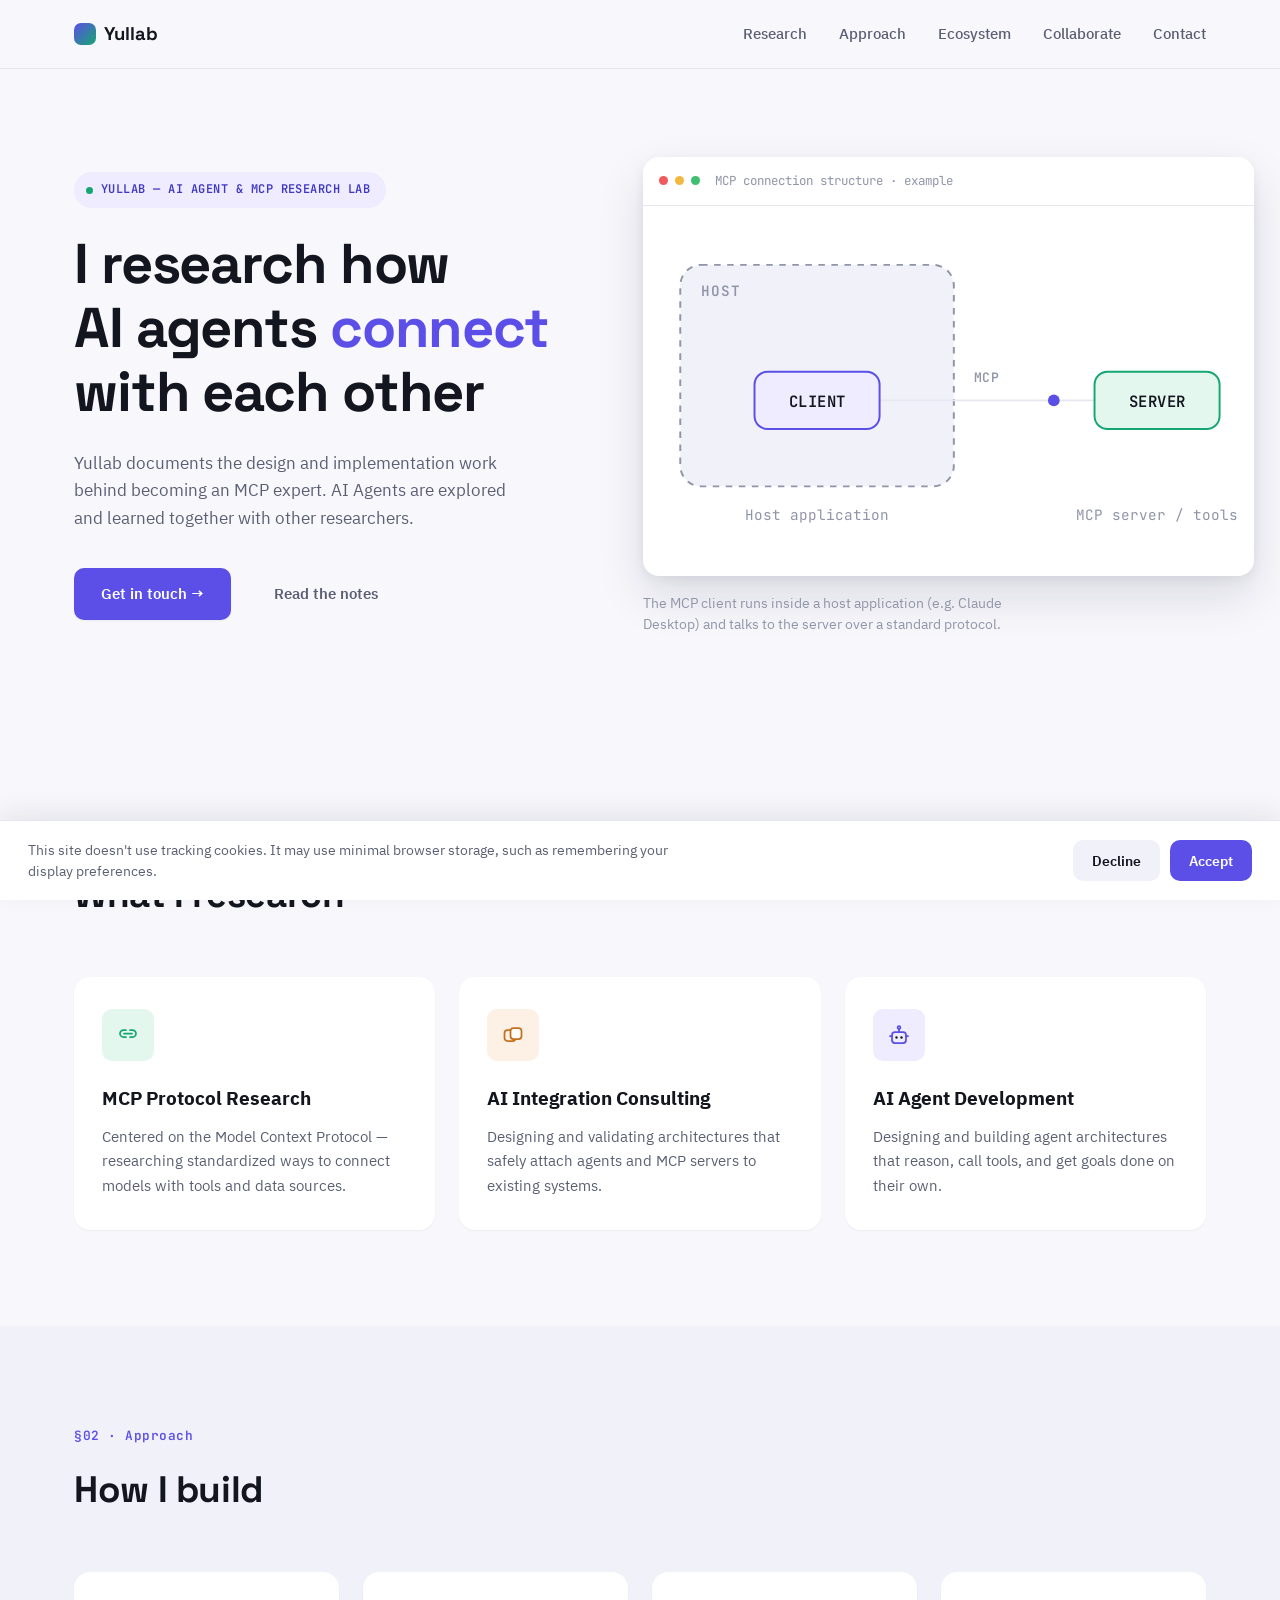
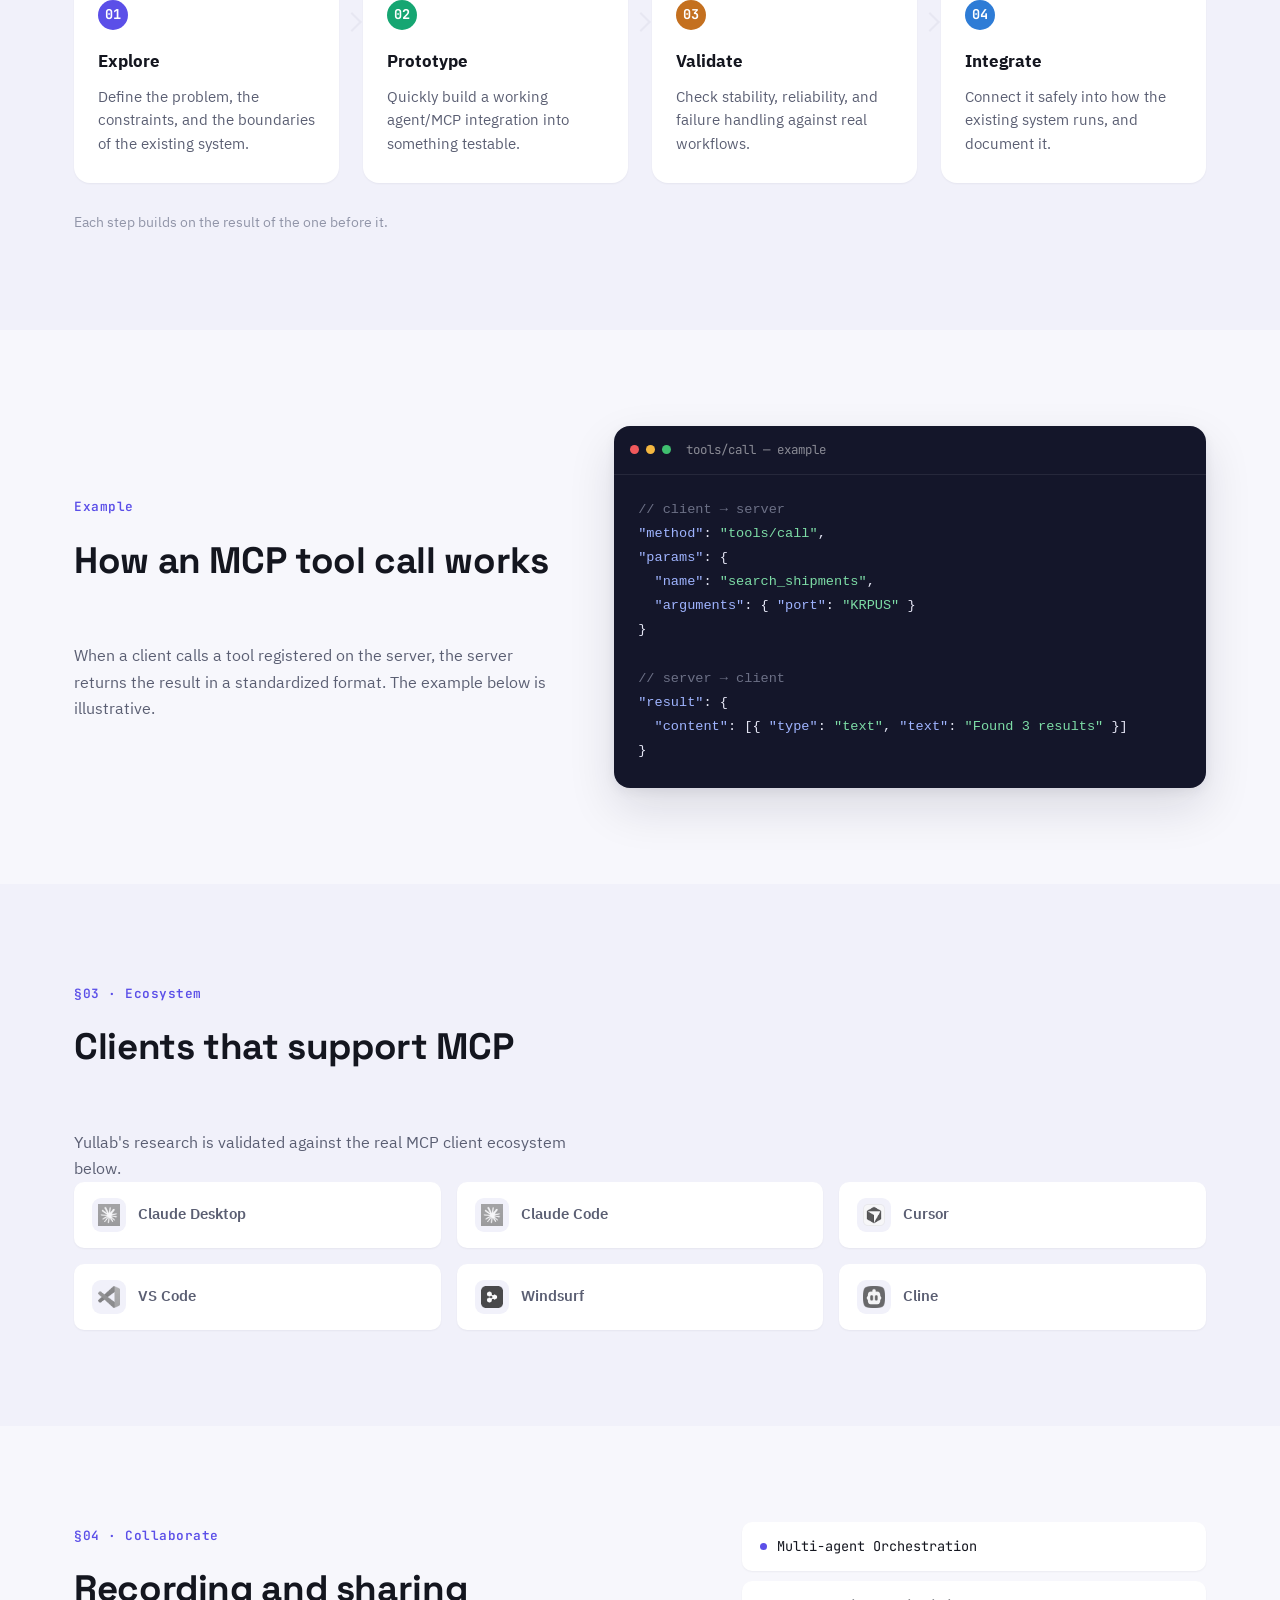
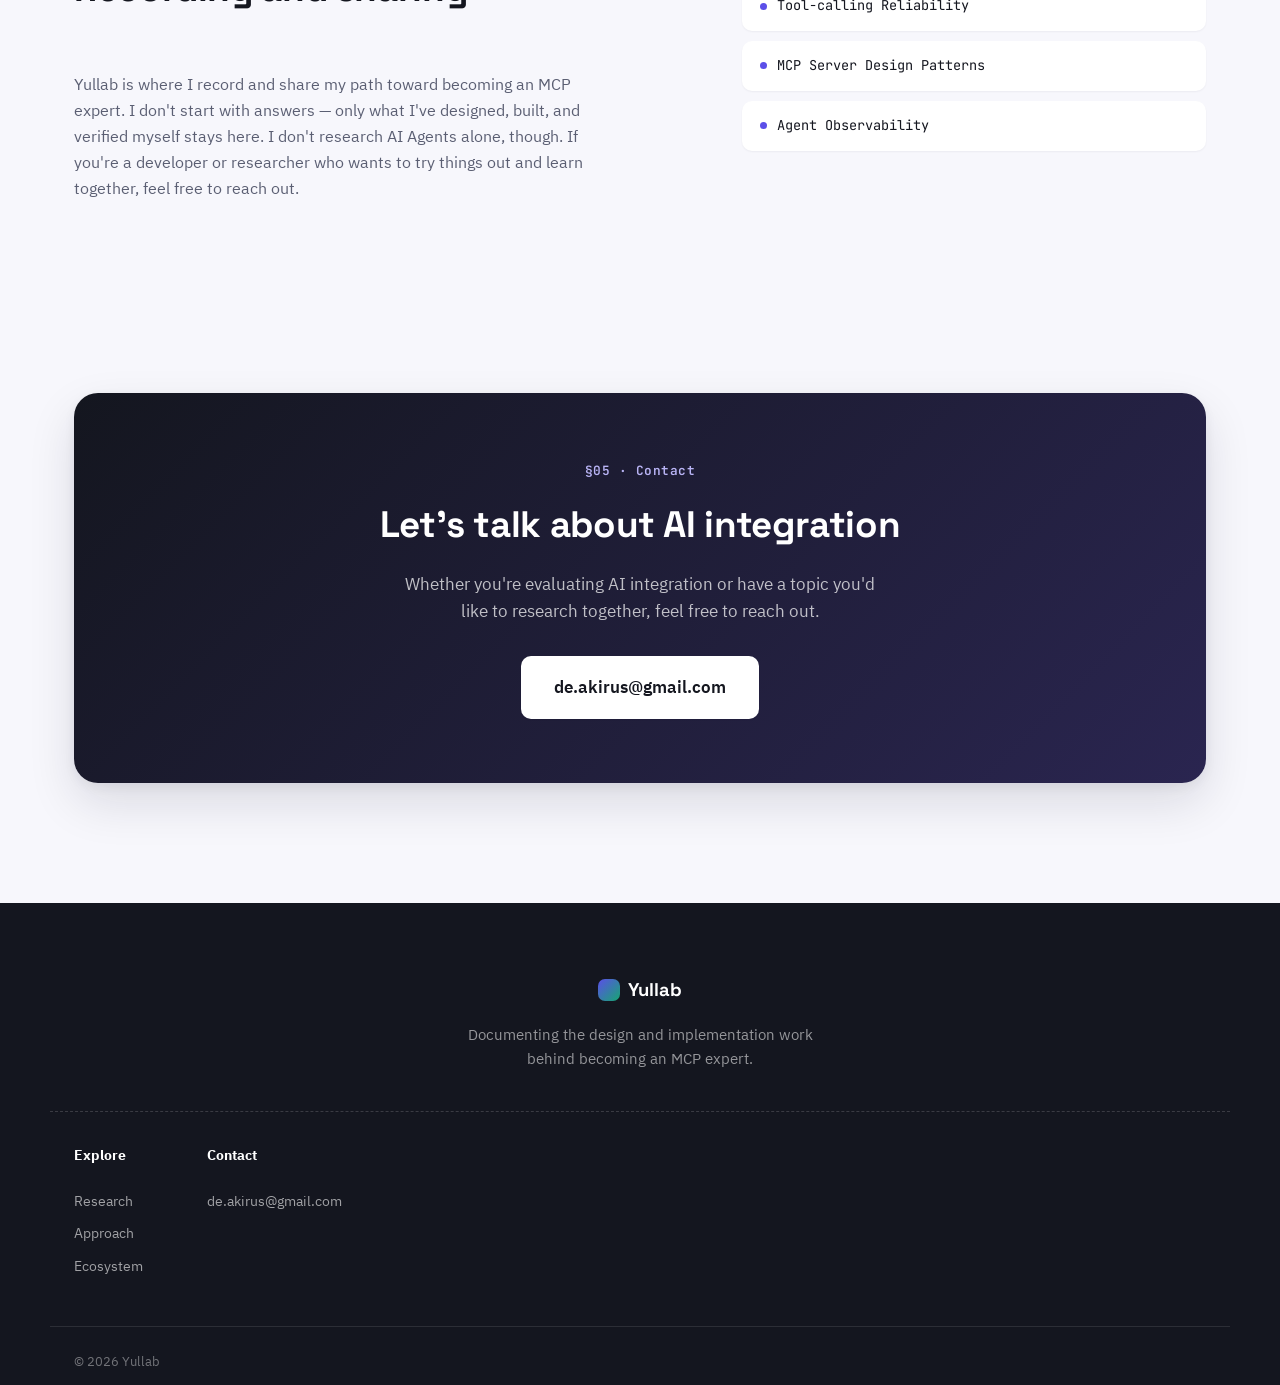
==== index.html @ 529863ea "Initial Yullab site" ====
<!doctype html>
<html lang="en">
<head>
<meta charset="utf-8">
<meta name="viewport" content="width=device-width, initial-scale=1">
<title>Yullab — AI Agent &amp; MCP Research</title>
<meta name="description" content="Yullab documents the design and implementation work behind becoming an MCP expert. AI Agents are explored and learned together with other researchers.">
<link rel="icon" type="image/svg+xml" href="favicon.svg">
<link rel="preconnect" href="https://fonts.googleapis.com">
<link rel="preconnect" href="https://fonts.gstatic.com" crossorigin>
<link href="https://fonts.googleapis.com/css2?family=IBM+Plex+Sans+KR:wght@400;500;600;700;800&family=JetBrains+Mono:wght@400;500;600;700&family=Space+Grotesk:wght@500;600;700&display=swap" rel="stylesheet">
<link rel="stylesheet" href="styles.css">
</head>
<body>

<header class="site-header">
  <div class="container header-row">
    <a href="#top" class="logo"><span class="logo-mark" aria-hidden="true"></span>Yullab</a>
    <nav class="nav-links">
      <a href="#research">Research</a>
      <a href="#approach">Approach</a>
      <a href="#ecosystem">Ecosystem</a>
      <a href="#community">Collaborate</a>
      <a href="#contact">Contact</a>
    </nav>
  </div>
</header>

<main id="top">

  <section class="hero container">
    <div class="hero-copy reveal">
      <p class="pill"><span class="pill-dot"></span>YULLAB — AI AGENT &amp; MCP RESEARCH LAB</p>
      <h1>
        I research how<br>
        AI agents <span class="text-gradient">connect</span><br>
        with each other
      </h1>
      <p class="hero-sub">
        Yullab documents the design and implementation work behind becoming an MCP expert.
        AI Agents are explored and learned together with other researchers.
      </p>
      <div class="hero-ctas">
        <a href="#contact" class="btn btn-solid">Get in touch →</a>
        <a href="#approach" class="btn btn-ghost">Read the notes</a>
      </div>
    </div>

    <div class="hero-diagram-wrap reveal">
      <div class="diagram-card">
        <div class="diagram-card-head">
          <span class="dot dot-red"></span><span class="dot dot-yellow"></span><span class="dot dot-green"></span>
          <span class="diagram-card-title">MCP connection structure · example</span>
        </div>
        <svg viewBox="0 0 460 270" class="proto-svg" aria-hidden="true">
          <rect x="24" y="36" width="210" height="170" rx="16" class="host-container"></rect>
          <text x="40" y="60" class="host-label">HOST</text>

          <path id="edge-cs" d="M 177 140 L 342 140" class="edge"></path>
          <text x="259" y="126" text-anchor="middle" class="edge-label">MCP</text>

          <circle class="packet" r="4.5">
            <animateMotion dur="2.2s" repeatCount="indefinite" keyPoints="0;1" keyTimes="0;1" calcMode="linear">
              <mpath href="#edge-cs"></mpath>
            </animateMotion>
          </circle>

          <g class="node node-accent" transform="translate(129,140)">
            <rect x="-48" y="-22" width="96" height="44" rx="10"></rect>
            <text y="5" text-anchor="middle" class="node-label">CLIENT</text>
          </g>
          <g class="node node-accent-2" transform="translate(390,140)">
            <rect x="-48" y="-22" width="96" height="44" rx="10"></rect>
            <text y="5" text-anchor="middle" class="node-label">SERVER</text>
          </g>

          <text x="129" y="232" text-anchor="middle" class="node-caption">Host application</text>
          <text x="390" y="232" text-anchor="middle" class="node-caption">MCP server / tools</text>
        </svg>
      </div>
      <p class="diagram-caption">The MCP client runs inside a host application (e.g. Claude Desktop) and talks to the server over a standard protocol.</p>
    </div>
  </section>

  <section id="research" class="section">
    <div class="container">
      <p class="section-kicker reveal">§01 · Research</p>
      <h2 class="section-title reveal">What I research</h2>

      <div class="card-grid">
        <article class="card reveal">
          <div class="card-icon-badge badge-b">
            <svg class="card-icon" viewBox="0 0 24 24" fill="none" aria-hidden="true">
              <path d="M10 7 7.5 7A3.5 3.5 0 0 0 4 10.5v0A3.5 3.5 0 0 0 7.5 14H10"></path>
              <path d="M14 7h2.5A3.5 3.5 0 0 1 20 10.5v0a3.5 3.5 0 0 1-3.5 3.5H14"></path>
              <path d="M8 10.5h8"></path>
            </svg>
          </div>
          <h3>MCP Protocol Research</h3>
          <p>Centered on the Model Context Protocol — researching standardized ways to connect models with tools and data sources.</p>
        </article>

        <article class="card reveal">
          <div class="card-icon-badge badge-c">
            <svg class="card-icon" viewBox="0 0 24 24" fill="none" aria-hidden="true">
              <rect x="3.5" y="7" width="11" height="11" rx="3"></rect>
              <rect x="9.5" y="5" width="11" height="11" rx="3" class="icon-outline"></rect>
            </svg>
          </div>
          <h3>AI Integration Consulting</h3>
          <p>Designing and validating architectures that safely attach agents and MCP servers to existing systems.</p>
        </article>

        <article class="card reveal">
          <div class="card-icon-badge badge-a">
            <svg class="card-icon" viewBox="0 0 24 24" fill="none" aria-hidden="true">
              <rect x="5" y="9" width="14" height="11" rx="3"></rect>
              <path d="M12 9V6"></path>
              <circle cx="12" cy="4.5" r="1.4"></circle>
              <circle cx="9.5" cy="14.5" r="1.2" class="dot"></circle>
              <circle cx="14.5" cy="14.5" r="1.2" class="dot"></circle>
              <path d="M5 13H3M21 13h-2"></path>
            </svg>
          </div>
          <h3>AI Agent Development</h3>
          <p>Designing and building agent architectures that reason, call tools, and get goals done on their own.</p>
        </article>
      </div>
    </div>
  </section>

  <section id="approach" class="section section-alt">
    <div class="container">
      <p class="section-kicker reveal">§02 · Approach</p>
      <h2 class="section-title reveal">How I build</h2>

      <ol class="steps">
        <li class="reveal">
          <p class="step-num">01</p>
          <h3>Explore</h3>
          <p>Define the problem, the constraints, and the boundaries of the existing system.</p>
        </li>
        <li class="reveal">
          <p class="step-num">02</p>
          <h3>Prototype</h3>
          <p>Quickly build a working agent/MCP integration into something testable.</p>
        </li>
        <li class="reveal">
          <p class="step-num">03</p>
          <h3>Validate</h3>
          <p>Check stability, reliability, and failure handling against real workflows.</p>
        </li>
        <li class="reveal">
          <p class="step-num">04</p>
          <h3>Integrate</h3>
          <p>Connect it safely into how the existing system runs, and document it.</p>
        </li>
      </ol>
      <p class="steps-note reveal">Each step builds on the result of the one before it.</p>
    </div>
  </section>

  <section class="section">
    <div class="container example-grid">
      <div class="reveal">
        <p class="section-kicker">Example</p>
        <h2 class="section-title">How an MCP tool call works</h2>
        <p class="community-text">
          When a client calls a tool registered on the server, the server returns the result
          in a standardized format. The example below is illustrative.
        </p>
      </div>
      <div class="code-card reveal">
        <div class="diagram-card-head">
          <span class="dot dot-red"></span><span class="dot dot-yellow"></span><span class="dot dot-green"></span>
          <span class="diagram-card-title">tools/call — example</span>
        </div>
        <pre class="code-block"><code><span class="code-muted">// client → server</span>
<span class="code-key">"method"</span>: <span class="code-str">"tools/call"</span>,
<span class="code-key">"params"</span>: {
  <span class="code-key">"name"</span>: <span class="code-str">"search_shipments"</span>,
  <span class="code-key">"arguments"</span>: { <span class="code-key">"port"</span>: <span class="code-str">"KRPUS"</span> }
}

<span class="code-muted">// server → client</span>
<span class="code-key">"result"</span>: {
  <span class="code-key">"content"</span>: [{ <span class="code-key">"type"</span>: <span class="code-str">"text"</span>, <span class="code-key">"text"</span>: <span class="code-str">"Found 3 results"</span> }]
}</code></pre>
      </div>
    </div>
  </section>

  <section id="ecosystem" class="section section-alt">
    <div class="container">
      <p class="section-kicker reveal">§03 · Ecosystem</p>
      <h2 class="section-title reveal">Clients that support MCP</h2>
      <p class="community-text reveal">Yullab's research is validated against the real MCP client ecosystem below.</p>

      <div class="logo-grid reveal">
        <div class="logo-chip"><span class="logo-avatar"><img src="assets/icons/claude.png" alt="" loading="lazy"></span>Claude Desktop</div>
        <div class="logo-chip"><span class="logo-avatar"><img src="assets/icons/claude.png" alt="" loading="lazy"></span>Claude Code</div>
        <div class="logo-chip"><span class="logo-avatar"><img src="assets/icons/cursor.png" alt="" loading="lazy"></span>Cursor</div>
        <div class="logo-chip"><span class="logo-avatar"><img src="assets/icons/vscode.png" alt="" loading="lazy"></span>VS Code</div>
        <div class="logo-chip"><span class="logo-avatar"><img src="assets/icons/windsurf.png" alt="" loading="lazy"></span>Windsurf</div>
        <div class="logo-chip"><span class="logo-avatar"><img src="assets/icons/cline.png" alt="" loading="lazy"></span>Cline</div>
      </div>
    </div>
  </section>

  <section id="community" class="section">
    <div class="container community-grid">
      <div class="reveal">
        <p class="section-kicker">§04 · Collaborate</p>
        <h2 class="section-title">Recording and sharing</h2>
        <p class="community-text">
          Yullab is where I record and share my path toward becoming an MCP expert.
          I don't start with answers — only what I've designed, built, and verified myself stays here.
          I don't research AI Agents alone, though. If you're a developer or researcher who wants
          to try things out and learn together, feel free to reach out.
        </p>
      </div>
      <ul class="tag-list reveal">
        <li><span class="tag-dot"></span>Multi-agent Orchestration</li>
        <li><span class="tag-dot"></span>Tool-calling Reliability</li>
        <li><span class="tag-dot"></span>MCP Server Design Patterns</li>
        <li><span class="tag-dot"></span>Agent Observability</li>
      </ul>
    </div>
  </section>

  <section id="contact" class="section section-cta">
    <div class="container">
      <div class="cta-card reveal">
        <p class="section-kicker">§05 · Contact</p>
        <h2 class="section-title">Let's talk about AI integration</h2>
        <p class="contact-text">
          Whether you're evaluating AI integration or have a topic you'd like to research together,
          feel free to reach out.
        </p>
        <a href="mailto:de.akirus@gmail.com" class="btn btn-solid btn-large">de.akirus@gmail.com</a>
      </div>
    </div>
  </section>

</main>

<footer class="site-footer">
  <div class="container footer-top">
    <a href="#top" class="logo footer-logo"><span class="logo-mark" aria-hidden="true"></span>Yullab</a>
    <p class="footer-tagline">Documenting the design and implementation work behind becoming an MCP expert.</p>
  </div>

  <div class="container footer-links">
    <div class="footer-col">
      <p class="footer-col-title">Explore</p>
      <a href="#research">Research</a>
      <a href="#approach">Approach</a>
      <a href="#ecosystem">Ecosystem</a>
    </div>
    <div class="footer-col">
      <p class="footer-col-title">Contact</p>
      <a href="mailto:de.akirus@gmail.com">de.akirus@gmail.com</a>
    </div>
  </div>

  <div class="container footer-bottom">
    <span>© 2026 Yullab</span>
  </div>
</footer>

<div id="cookie-banner" class="cookie-banner" hidden>
  <p class="cookie-text">
    This site doesn't use tracking cookies. It may use minimal browser storage,
    such as remembering your display preferences.
  </p>
  <div class="cookie-actions">
    <button type="button" class="btn-cookie btn-cookie-muted" data-cookie="decline">Decline</button>
    <button type="button" class="btn-cookie btn-cookie-solid" data-cookie="accept">Accept</button>
  </div>
</div>

<script src="script.js"></script>
</body>
</html>
---- styles.css ----
/* ==========================================================================
   Yullab — tokens
   ========================================================================== */
:root {
  --bg: #F7F7FC;
  --surface: #FFFFFF;
  --surface-2: #F1F1FA;
  --ink: #14161F;
  --ink-soft: #5B5F73;
  --ink-faint: #9195A8;
  --border: #E7E7F2;

  --primary: #5B4FE8;
  --primary-ink: #4038C4;
  --primary-soft: #EEECFE;
  --accent-2: #16A672;
  --accent-2-soft: #E4F7EF;

  --shadow-sm: 0 1px 2px rgba(20, 20, 43, 0.05);
  --shadow-md: 0 8px 24px rgba(20, 20, 43, 0.07), 0 2px 6px rgba(20, 20, 43, 0.05);
  --shadow-lg: 0 20px 48px rgba(20, 20, 43, 0.12), 0 4px 12px rgba(20, 20, 43, 0.06);

  --font-sans: "IBM Plex Sans KR", "Pretendard", -apple-system, sans-serif;
  --font-display: "Space Grotesk", var(--font-sans);
  --font-mono: "JetBrains Mono", "SFMono-Regular", ui-monospace, monospace;

  --radius: 16px;
  --radius-sm: 10px;
  --radius-full: 999px;

  --container: 1180px;
  --gutter: 24px;
}

/* ==========================================================================
   Reset / base
   ========================================================================== */
* { box-sizing: border-box; }
html { scroll-behavior: smooth; }

body {
  margin: 0;
  background: var(--bg);
  color: var(--ink);
  font-family: var(--font-sans);
  font-size: 16px;
  line-height: 1.6;
  -webkit-font-smoothing: antialiased;
  overflow-x: hidden;
}

h1, h2, h3, p, ol, ul { margin: 0; }
a { color: inherit; text-decoration: none; }
ul, ol { list-style: none; padding: 0; }
svg { display: block; }

.container {
  max-width: var(--container);
  margin: 0 auto;
  padding: 0 var(--gutter);
}

/* ==========================================================================
   Scroll reveal
   ========================================================================== */
.reveal {
  opacity: 0;
  transform: translateY(16px);
  transition: opacity 0.5s ease, transform 0.5s ease;
}
.reveal.is-visible { opacity: 1; transform: none; }

@media (prefers-reduced-motion: reduce) {
  .reveal { transition: none; }
}

/* ==========================================================================
   Header
   ========================================================================== */
.site-header {
  position: sticky;
  top: 0;
  z-index: 20;
  background: rgba(247, 247, 252, 0.85);
  backdrop-filter: blur(8px);
  border-bottom: 1px solid var(--border);
}

.header-row {
  display: flex;
  align-items: center;
  justify-content: space-between;
  height: 68px;
}

.logo {
  display: inline-flex;
  align-items: center;
  gap: 8px;
  font-family: var(--font-display);
  font-weight: 700;
  font-size: 1.15rem;
}

.logo-mark {
  width: 22px;
  height: 22px;
  border-radius: 7px;
  background: linear-gradient(135deg, var(--primary), var(--accent-2));
}

.nav-links {
  display: flex;
  gap: 32px;
  font-size: 0.92rem;
  font-weight: 500;
  color: var(--ink-soft);
}

.nav-links a:hover { color: var(--ink); }

@media (max-width: 760px) {
  .nav-links { display: none; }
}

/* ==========================================================================
   Buttons
   ========================================================================== */
.btn {
  display: inline-flex;
  align-items: center;
  justify-content: center;
  gap: 8px;
  padding: 13px 26px;
  font-size: 0.94rem;
  font-weight: 600;
  border-radius: 10px;
  border: 1px solid transparent;
  transition: transform 0.15s ease, box-shadow 0.15s ease, background-color 0.15s ease, border-color 0.15s ease;
}

.btn-small { padding: 9px 20px; font-size: 0.85rem; }
.btn-large { padding: 17px 32px; font-size: 1.05rem; }

.btn-solid {
  background: var(--primary);
  color: #fff;
  box-shadow: var(--shadow-sm);
}
.btn-solid:hover { background: var(--primary-ink); transform: translateY(-1px); box-shadow: var(--shadow-md); }

.btn-ghost {
  color: var(--ink-soft);
}
.btn-ghost:hover { color: var(--primary); }

/* ==========================================================================
   Hero
   ========================================================================== */
.hero {
  display: grid;
  grid-template-columns: 46% 54%;
  align-items: center;
  gap: 48px;
  padding: 88px var(--gutter) 96px;
  min-height: 640px;
}

.pill {
  display: inline-flex;
  align-items: center;
  gap: 8px;
  background: var(--primary-soft);
  color: var(--primary-ink);
  font-family: var(--font-mono);
  font-size: 0.75rem;
  font-weight: 600;
  letter-spacing: 0.04em;
  padding: 8px 16px 8px 12px;
  border-radius: var(--radius-full);
  margin-bottom: 24px;
}

.pill-dot {
  width: 7px;
  height: 7px;
  border-radius: 50%;
  background: var(--accent-2);
  flex: none;
}

.hero h1 {
  font-family: var(--font-display);
  font-size: clamp(2.4rem, 4.4vw, 3.5rem);
  font-weight: 700;
  line-height: 1.15;
  letter-spacing: -0.02em;
}

.text-gradient {
  color: var(--primary);
}

.hero-sub {
  margin-top: 24px;
  max-width: 46ch;
  color: var(--ink-soft);
  font-size: 1.08rem;
}

.hero-ctas {
  display: flex;
  align-items: center;
  gap: 16px;
  margin-top: 36px;
  flex-wrap: wrap;
}

/* Diagram card */
.hero-diagram-wrap,
.hero-copy { min-width: 0; }

.diagram-card {
  width: 100%;
  background: var(--surface);
  border-radius: var(--radius);
  box-shadow: var(--shadow-lg);
  overflow: hidden;
}

.diagram-card-head {
  display: flex;
  align-items: center;
  gap: 7px;
  padding: 14px 16px;
  border-bottom: 1px solid var(--border);
}

.dot { width: 9px; height: 9px; border-radius: 50%; flex: none; }
.dot-red { background: #F1595C; }
.dot-yellow { background: #F4B740; }
.dot-green { background: #3FBF6F; }

.diagram-card-title {
  margin-left: 8px;
  font-family: var(--font-mono);
  font-size: 0.78rem;
  color: var(--ink-faint);
}

.proto-svg { width: 100%; max-width: 100%; height: auto; display: block; padding: 12px 6px 6px; }

.host-container {
  fill: var(--surface-2);
  stroke: var(--ink-faint);
  stroke-width: 1.5;
  stroke-dasharray: 5 5;
}

.host-label {
  font-family: var(--font-mono);
  font-size: 11px;
  font-weight: 600;
  letter-spacing: 0.06em;
  fill: var(--ink-faint);
}

.edge { stroke: var(--border); stroke-width: 1.5; fill: none; }

.edge-label {
  font-family: var(--font-mono);
  font-size: 10px;
  font-weight: 600;
  letter-spacing: 0.04em;
  fill: var(--ink-faint);
}

.node rect {
  fill: var(--surface);
  stroke: var(--border);
  stroke-width: 1.5;
}
.node-accent rect { stroke: var(--primary); fill: var(--primary-soft); }
.node-accent-2 rect { stroke: var(--accent-2); fill: var(--accent-2-soft); }

.node-label {
  font-family: var(--font-mono);
  font-weight: 600;
  font-size: 12px;
  letter-spacing: 0.03em;
  fill: var(--ink);
}

.node-caption {
  font-family: var(--font-mono);
  font-size: 11px;
  fill: var(--ink-faint);
}

.packet { fill: var(--primary); }

.diagram-caption {
  margin-top: 16px;
  font-size: 0.85rem;
  color: var(--ink-faint);
  max-width: 46ch;
}

/* ==========================================================================
   Sections
   ========================================================================== */
.section {
  padding: 96px var(--gutter);
}

.section-alt { background: var(--surface-2); }

.section-kicker {
  display: inline-block;
  font-family: var(--font-mono);
  font-size: 0.8rem;
  font-weight: 600;
  color: var(--primary);
  letter-spacing: 0.04em;
  margin-bottom: 14px;
}

.section-title {
  font-family: var(--font-display);
  font-size: clamp(1.7rem, 3vw, 2.3rem);
  font-weight: 700;
  letter-spacing: -0.01em;
  margin-bottom: 52px;
}

/* Cards */
.card-grid {
  display: grid;
  grid-template-columns: repeat(3, 1fr);
  gap: 24px;
}

.card {
  min-width: 0;
  background: var(--surface);
  border-radius: var(--radius);
  padding: 32px 28px;
  box-shadow: var(--shadow-sm);
  transition: transform 0.2s ease, box-shadow 0.2s ease;
}
.card:hover {
  transform: translateY(-4px);
  box-shadow: var(--shadow-md);
}

.card-icon-badge {
  width: 52px;
  height: 52px;
  border-radius: var(--radius-sm);
  display: flex;
  align-items: center;
  justify-content: center;
  margin-bottom: 22px;
}
.badge-a { background: var(--primary-soft); }
.badge-b { background: var(--accent-2-soft); }
.badge-c { background: #FDF0E4; }

.card-icon {
  width: 24px;
  height: 24px;
  fill: none;
  stroke-width: 1.75;
  stroke-linecap: round;
  stroke-linejoin: round;
}
.badge-a .card-icon { stroke: var(--primary); }
.badge-b .card-icon { stroke: var(--accent-2); }
.badge-c .card-icon { stroke: #C4701F; }
.card-icon .dot { fill: currentColor; stroke: none; }
.card-icon .icon-outline { fill: var(--surface); }

.card h3 {
  font-size: 1.18rem;
  font-weight: 700;
  margin-bottom: 12px;
}

.card p {
  color: var(--ink-soft);
  font-size: 0.96rem;
}

/* Steps */
.steps {
  display: grid;
  grid-template-columns: repeat(4, 1fr);
  gap: 24px;
}

.steps li {
  position: relative;
  min-width: 0;
  background: var(--surface);
  border-radius: var(--radius);
  padding: 28px 24px;
  box-shadow: var(--shadow-sm);
}

/* connector arrow between step cards, desktop only */
.steps li:not(:last-child)::after {
  content: "";
  position: absolute;
  top: 43px;
  right: -20px;
  width: 12px;
  height: 12px;
  border-top: 2px solid var(--border);
  border-right: 2px solid var(--border);
  transform: rotate(45deg);
}

.step-num {
  font-family: var(--font-mono);
  font-weight: 700;
  font-size: 0.85rem;
  color: #fff;
  background: var(--primary);
  width: 30px;
  height: 30px;
  border-radius: 50%;
  display: flex;
  align-items: center;
  justify-content: center;
  margin-bottom: 18px;
}
.steps li:nth-child(2) .step-num { background: var(--accent-2); }
.steps li:nth-child(3) .step-num { background: #C4701F; }
.steps li:nth-child(4) .step-num { background: #2E7CD6; }

.steps h3 {
  font-size: 1.05rem;
  font-weight: 700;
  margin-bottom: 10px;
}

.steps p:not(.step-num) {
  color: var(--ink-soft);
  font-size: 0.92rem;
}

.steps-note {
  margin-top: 28px;
  font-size: 0.88rem;
  color: var(--ink-faint);
}

/* Example / code */
.example-grid {
  display: grid;
  grid-template-columns: 0.9fr 1.1fr;
  gap: 56px;
  align-items: center;
}

.code-card {
  min-width: 0;
  background: #14162A;
  border-radius: var(--radius);
  box-shadow: var(--shadow-lg);
  overflow: hidden;
}
.code-card .diagram-card-head { border-bottom-color: rgba(255,255,255,0.08); }
.code-card .diagram-card-title { color: rgba(255,255,255,0.5); }

.code-block {
  margin: 0;
  padding: 22px 24px 26px;
  font-family: var(--font-mono);
  font-size: 0.85rem;
  line-height: 1.7;
  color: #E5E6F5;
  overflow-x: auto;
}
.code-muted { color: #6C7086; }
.code-key { color: #9FB4FF; }
.code-str { color: #7DDCA6; }

/* Ecosystem logos */
.logo-grid {
  display: grid;
  grid-template-columns: repeat(3, 1fr);
  gap: 16px;
}

.logo-chip {
  display: flex;
  align-items: center;
  gap: 12px;
  background: var(--surface);
  border-radius: var(--radius-sm);
  padding: 16px 18px;
  font-weight: 600;
  font-size: 0.95rem;
  color: var(--ink-soft);
  box-shadow: var(--shadow-sm);
}

.logo-avatar {
  width: 34px;
  height: 34px;
  border-radius: 9px;
  display: flex;
  align-items: center;
  justify-content: center;
  background: var(--surface-2);
  flex: none;
  overflow: hidden;
}

.logo-avatar img {
  width: 22px;
  height: 22px;
  object-fit: contain;
  filter: grayscale(1);
  opacity: 0.75;
  transition: filter 0.2s ease, opacity 0.2s ease;
}

.logo-chip:hover .logo-avatar img {
  filter: grayscale(0);
  opacity: 1;
}

/* Community */
.community-grid {
  display: grid;
  grid-template-columns: 1.3fr 1fr;
  gap: 64px;
  align-items: start;
}

.community-text {
  color: var(--ink-soft);
  font-size: 1.02rem;
  max-width: 52ch;
}

.tag-list {
  min-width: 0;
  display: flex;
  flex-direction: column;
  gap: 10px;
}

.tag-list li {
  display: flex;
  align-items: center;
  gap: 10px;
  background: var(--surface);
  border-radius: var(--radius-sm);
  padding: 14px 18px;
  font-family: var(--font-mono);
  font-size: 0.85rem;
  box-shadow: var(--shadow-sm);
}

.tag-dot {
  width: 7px;
  height: 7px;
  border-radius: 50%;
  background: var(--primary);
  flex: none;
}

/* Contact CTA */
.section-cta { padding: 96px var(--gutter) 120px; }

.cta-card {
  min-width: 0;
  background: linear-gradient(135deg, var(--ink) 0%, #2A2550 100%);
  color: #fff;
  border-radius: 24px;
  padding: 64px 56px;
  text-align: center;
  box-shadow: var(--shadow-lg);
}
.cta-card .section-kicker { color: #B9B4F5; }
.cta-card .section-title { color: #fff; margin-bottom: 16px; }

.contact-text {
  color: rgba(255,255,255,0.72);
  font-size: 1.05rem;
  max-width: 50ch;
  margin: 0 auto 32px;
}

.cta-card .btn-solid {
  background: #fff;
  color: var(--ink);
}
.cta-card .btn-solid:hover { background: #EDEBFF; }

/* ==========================================================================
   Footer
   ========================================================================== */
.site-footer {
  background: var(--ink);
  color: rgba(255, 255, 255, 0.6);
  padding: 72px var(--gutter) 0;
}

.footer-top {
  text-align: center;
  padding-bottom: 40px;
}

.footer-logo {
  justify-content: center;
  color: #fff;
  font-size: 1.15rem;
}

.footer-tagline {
  margin: 14px auto 0;
  max-width: 42ch;
  font-size: 0.95rem;
  color: rgba(255, 255, 255, 0.55);
}

.footer-links {
  display: flex;
  gap: 64px;
  padding: 32px 24px 48px;
  border-top: 1px dashed rgba(255, 255, 255, 0.16);
}

.footer-col-title {
  color: #fff;
  font-weight: 700;
  font-size: 0.85rem;
  margin-bottom: 14px;
}

.footer-col {
  display: flex;
  flex-direction: column;
  gap: 10px;
  font-size: 0.88rem;
}

.footer-col a:hover { color: #fff; }

.footer-bottom {
  padding: 24px 24px;
  border-top: 1px solid rgba(255, 255, 255, 0.1);
  font-size: 0.82rem;
  color: rgba(255, 255, 255, 0.4);
}

/* ==========================================================================
   Cookie banner
   ========================================================================== */
.cookie-banner {
  position: fixed;
  left: 0;
  right: 0;
  bottom: 0;
  z-index: 30;
  display: flex;
  flex-wrap: wrap;
  align-items: center;
  justify-content: space-between;
  gap: 20px;
  background: var(--surface);
  border-top: 1px solid var(--border);
  padding: 18px 28px;
  box-shadow: 0 -8px 24px rgba(20, 20, 43, 0.08);
}
.cookie-banner[hidden] { display: none; }

.cookie-text {
  margin: 0;
  max-width: 640px;
  font-size: 0.85rem;
  color: var(--ink-soft);
}
.cookie-text a { color: var(--primary); text-decoration: underline; }

.cookie-actions {
  display: flex;
  gap: 10px;
  flex: none;
}

.btn-cookie {
  font-family: inherit;
  font-size: 0.85rem;
  font-weight: 600;
  padding: 10px 18px;
  border-radius: var(--radius-sm);
  border: 1px solid transparent;
  cursor: pointer;
  white-space: nowrap;
}
.btn-cookie-muted { background: var(--surface-2); color: var(--ink); }
.btn-cookie-solid { background: var(--primary); color: #fff; }
.btn-cookie-solid:hover { background: var(--primary-ink); }

@media (max-width: 760px) {
  .footer-links { flex-direction: column; gap: 28px; }
  .cookie-banner { padding: 16px 20px; }
}

/* ==========================================================================
   Responsive
   ========================================================================== */
@media (max-width: 900px) {
  .card-grid { grid-template-columns: 1fr; }
  .steps { grid-template-columns: repeat(2, 1fr); }
  .steps li::after { display: none; }
  .community-grid { grid-template-columns: 1fr; gap: 32px; }
  .example-grid { grid-template-columns: 1fr; gap: 32px; }
  .logo-grid { grid-template-columns: repeat(2, 1fr); }
}

@media (max-width: 760px) {
  .hero {
    grid-template-columns: 1fr;
    padding-top: 56px;
    min-height: 0;
  }
  .hero-diagram-wrap { margin-top: 40px; }
  .section { padding: 64px var(--gutter); }
  .steps { grid-template-columns: 1fr; }
  .cta-card { padding: 48px 28px; }
}
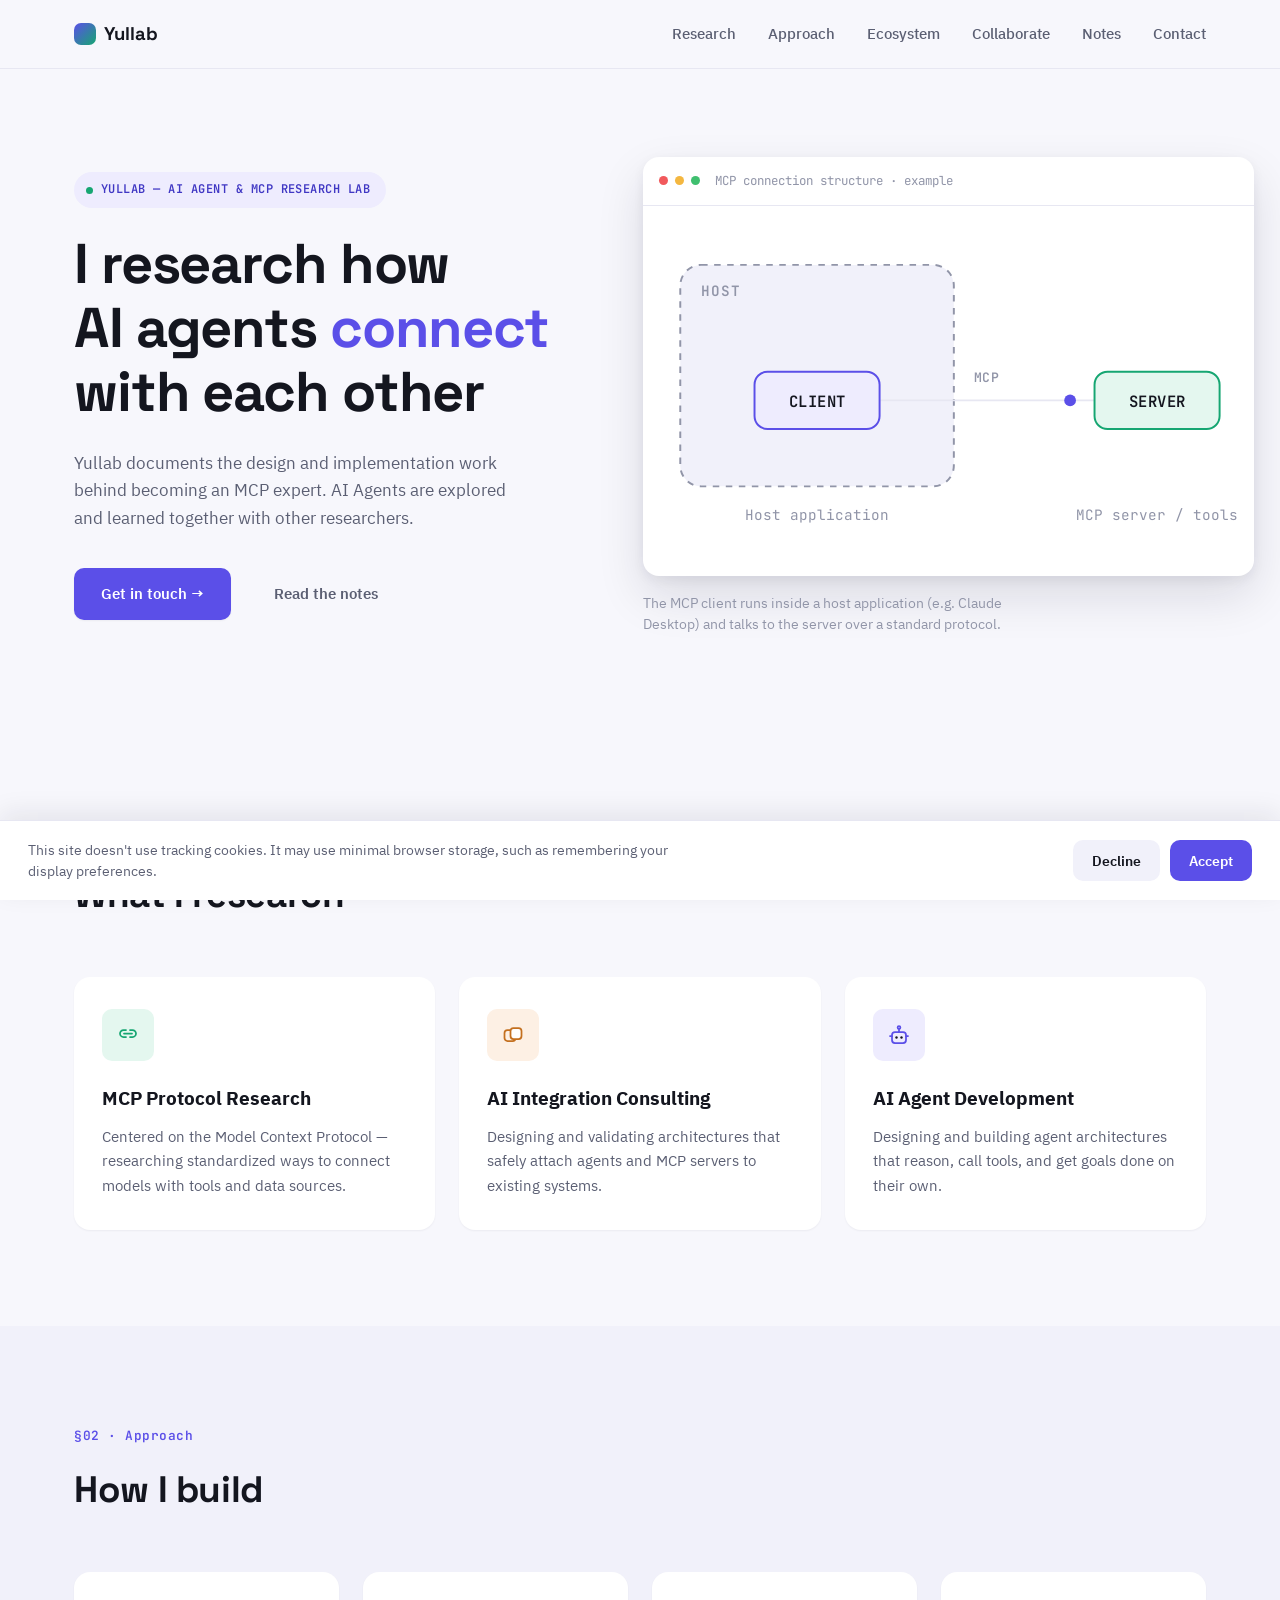
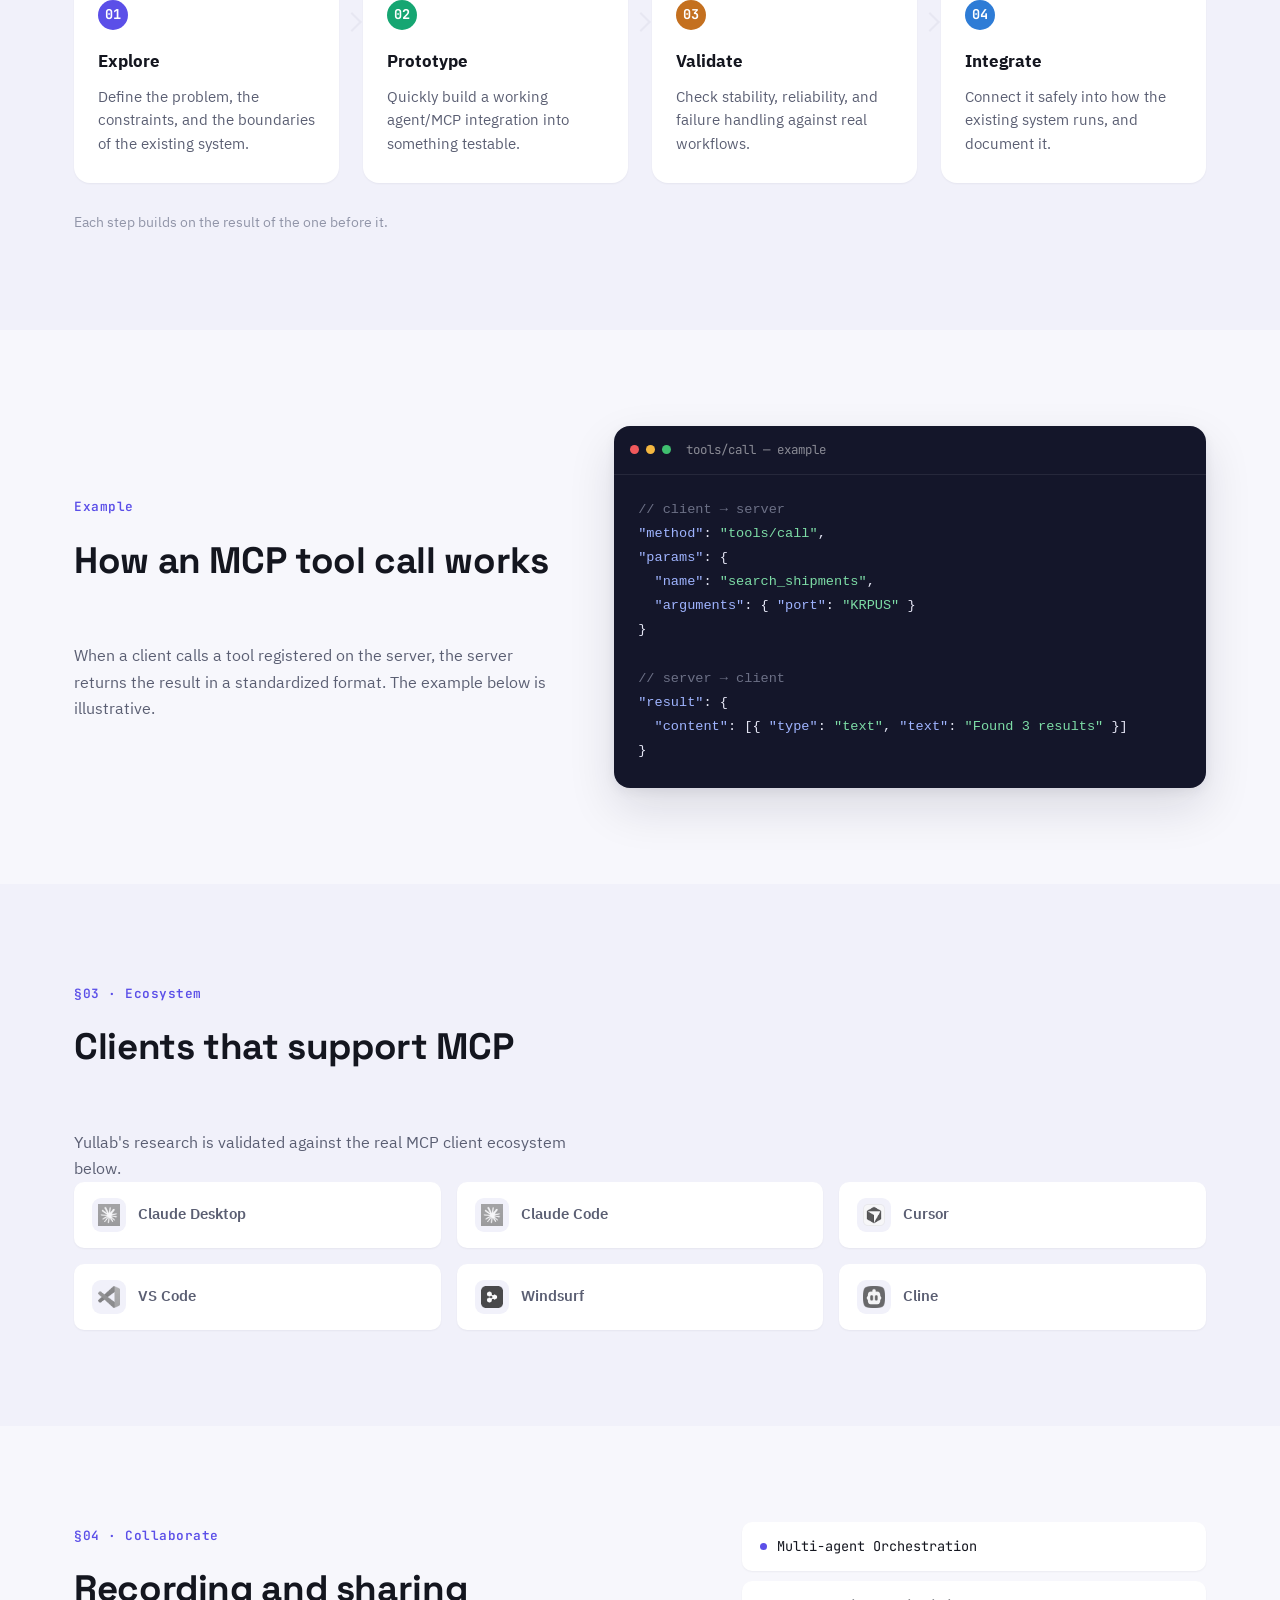
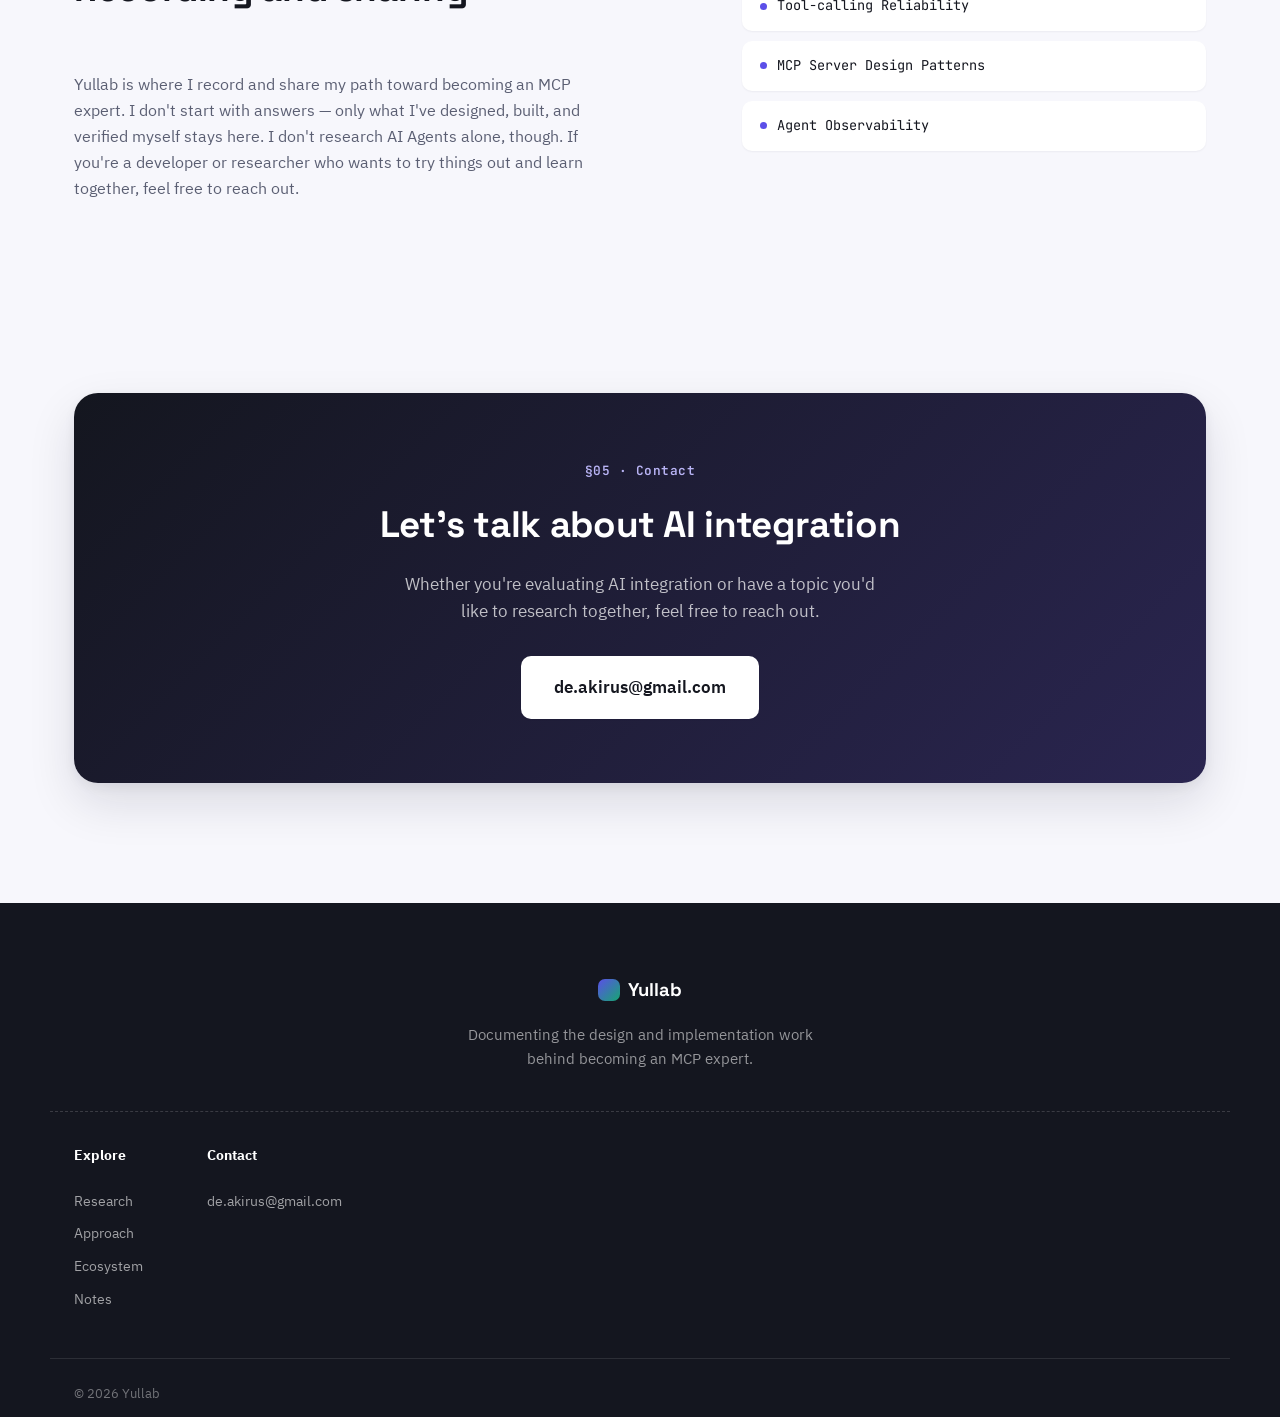
==== commit 8326b9bb: "Add research notes page" ====
--- a/index.html
+++ b/index.html
@@ -21,6 +21,7 @@
       <a href="#approach">Approach</a>
       <a href="#ecosystem">Ecosystem</a>
       <a href="#community">Collaborate</a>
+      <a href="notes.html">Notes</a>
       <a href="#contact">Contact</a>
     </nav>
   </div>
@@ -42,7 +43,7 @@
       </p>
       <div class="hero-ctas">
         <a href="#contact" class="btn btn-solid">Get in touch →</a>
-        <a href="#approach" class="btn btn-ghost">Read the notes</a>
+        <a href="notes.html" class="btn btn-ghost">Read the notes</a>
       </div>
     </div>
 
@@ -256,6 +257,7 @@
       <a href="#research">Research</a>
       <a href="#approach">Approach</a>
       <a href="#ecosystem">Ecosystem</a>
+      <a href="notes.html">Notes</a>
     </div>
     <div class="footer-col">
       <p class="footer-col-title">Contact</p>
--- a/styles.css
+++ b/styles.css
@@ -735,3 +735,68 @@
   .steps { grid-template-columns: 1fr; }
   .cta-card { padding: 48px 28px; }
 }
+
+/* ==========================================================================
+   Notes page
+   ========================================================================== */
+.notes-hero {
+  padding: 88px var(--gutter) 24px;
+  max-width: 720px;
+}
+
+.notes-title {
+  font-family: var(--font-display);
+  font-size: clamp(2rem, 4vw, 2.8rem);
+  font-weight: 700;
+  letter-spacing: -0.02em;
+  margin: 16px 0;
+}
+
+.notes-intro {
+  color: var(--ink-soft);
+  font-size: 1.05rem;
+  max-width: 56ch;
+}
+
+.log-section { padding-top: 24px; }
+
+.log {
+  max-width: 720px;
+  display: flex;
+  flex-direction: column;
+}
+
+.log-entry {
+  padding: 40px 0;
+  border-top: 1px solid var(--border);
+}
+.log-entry:first-child { border-top: none; padding-top: 8px; }
+
+.log-date {
+  font-family: var(--font-mono);
+  font-size: 0.8rem;
+  font-weight: 600;
+  color: var(--primary);
+  letter-spacing: 0.03em;
+  margin-bottom: 10px;
+}
+
+.log-title {
+  font-family: var(--font-display);
+  font-size: 1.4rem;
+  font-weight: 700;
+  margin-bottom: 12px;
+}
+
+.log-body {
+  color: var(--ink-soft);
+  font-size: 1rem;
+}
+
+.log-body code {
+  font-family: var(--font-mono);
+  font-size: 0.9em;
+  background: var(--surface-2);
+  padding: 2px 6px;
+  border-radius: 4px;
+}
